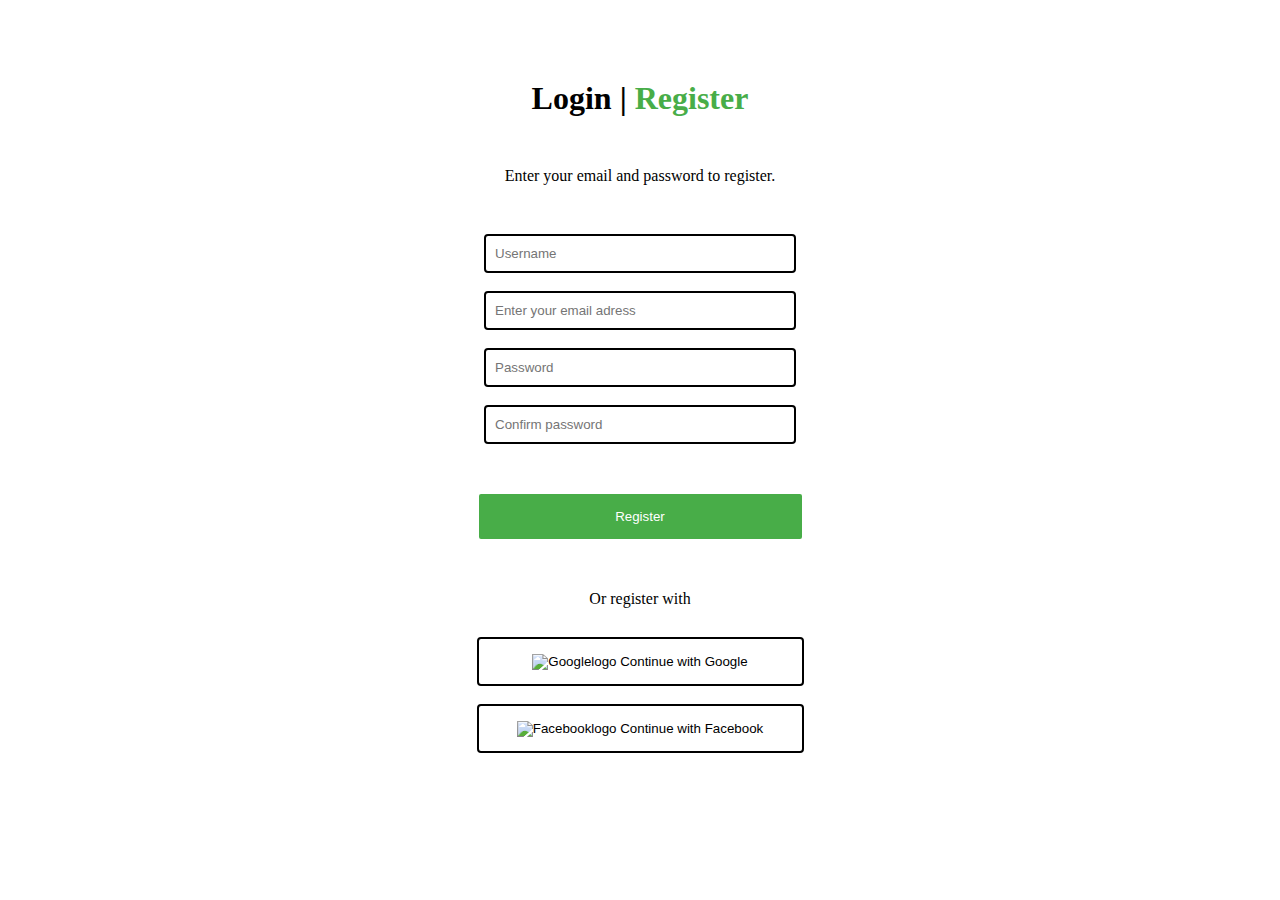
==== registation.html @ f587535f "homework6withreg" ====
<!DOCTYPE html>
<html lang="en">

<head>
    <meta charset="UTF-8">
    <meta name="viewport" content="width=device-width, initial-scale=1.0">
    <title>GreenShop</title>
    <link rel="stylesheet" href="./normalize.css">
    <link rel="stylesheet" href="./main.css">
</head>


<body>


    <h1 class="verh"> Login | <span class="reg">Register</span> </h1>


    <p class="verh2"> Enter your email and password to register. </p>

    <form>
        <input class="input1" type="text" name="username" placeholder="Username" required>
        <input class="input1" type="email" name="email" id="email" placeholder="Enter your email adress" required>
        <input class="input1" type="password" name="password" id="password" placeholder="Password" required>
        <input class="input1" type="password" name="confirmpassword" id="comfirmpassword" placeholder="Confirm password"
            required>
        <input class="submit" type="submit" value="Register">
    </form>

    <hr class="hrreg">
    <p class="orreg"> Or register with </p>
    <p><button class="buttonreg"> <img class="imgbutreg"
                src="https://upload.wikimedia.org/wikipedia/commons/thumb/c/c1/Google_%22G%22_logo.svg/1200px-Google_%22G%22_logo.svg.png"
                alt="Googlelogo"> Continue with
            Google</button></p>
    <p> <button class="buttonreg"> <img class="imgbutreg"
                src="https://gallerypng.com/wp-content/uploads/2024/05/facebook-logo-png-image.png" alt="Facebooklogo">
            Continue
            with Facebook</button></p>



</body>

</html>
---- main.css ----
* {
    margin: 0;
    padding: 0;
    box-sizing: border-box;
    outline: none;
    border: none;
    color: inherit;
}

.container {
    max-width: 1200px;
    margin: 0 auto;
    background-color: #f2f2f2;

}

nav ul,
nav button,
nav li {
    display: inline-block;
}

nav ul {
    list-style: none;
    margin-left: 229px;

}

section .container {
    margin-top: 12px;
    background: linear-gradient(97.77deg, rgba(245, 245, 245, 0.5) -23.46%, rgba(245, 245, 245, 0.5) 107.51%);

}

section .left {
    display: inline-block;
    max-width: 50%;
    padding: 68px 43px;
    vertical-align: top;
}

section .right {
    display: inline-block;
    max-width: 50%;
}

nav li {
    margin: 0 25px;
    padding-bottom: 25px;
    border-bottom: 5px solid rgba(70, 163, 88, 1);
    font-size: 19px;

}

.button1 {
    background-color: rgba(70, 163, 88, 1);
    color: white;
    border-radius: 6px;
    position: absolute;
    margin-left: 270px;
    width: 100px;
    height: 35px;
    margin-top: 14px;
}

.button2 {
    background-color: rgba(70, 163, 88, 1);
    color: white;
    border-radius: 6px;
    width: 140px;
    height: 40px;
    margin-top: 40px;
}

.logo1 {
    width: 150px;
    height: 34px;
}

h2 {
    font-size: 60px;
}

.welcome {
    line-height: 2.5;
}

.planetgreen {
    color: rgba(70, 163, 88, 1);

}

form,
.verh {
    text-align: center;

}

input {
    display: block;
    outline: auto 1px;

}

.input1 {
    margin: 0 auto;
    width: 310px;
    height: 37px;
    margin-top: 20px;
    padding-left: 10px;
    border: 1px;
}

.reg {
    color: rgb(72, 173, 72);
}

.verh {
    margin-top: 80px;
}

.verh2 {
    margin-top: 50px;
    text-align: center;
    margin-bottom: 50px;
}

.submit {
    margin: 0 auto;
    width: 325px;
    height: 47px;
    margin-top: 50px;
    background-color: rgb(72, 173, 72);
    border: 0;
    color: white;
}

.hrreg {
    width: 35px;
    margin-top: 50px;
}

.orreg {
    text-align: center;
    margin-bottom: 30px;
}

.buttonreg {
    display: block;
    margin: 0 auto;
    width: 325px;
    height: 47px;
    margin-top: 20px;
    background-color: white;
    outline: auto;

}

.imgbutreg {
    width: 15px;
    height: 15px;
}
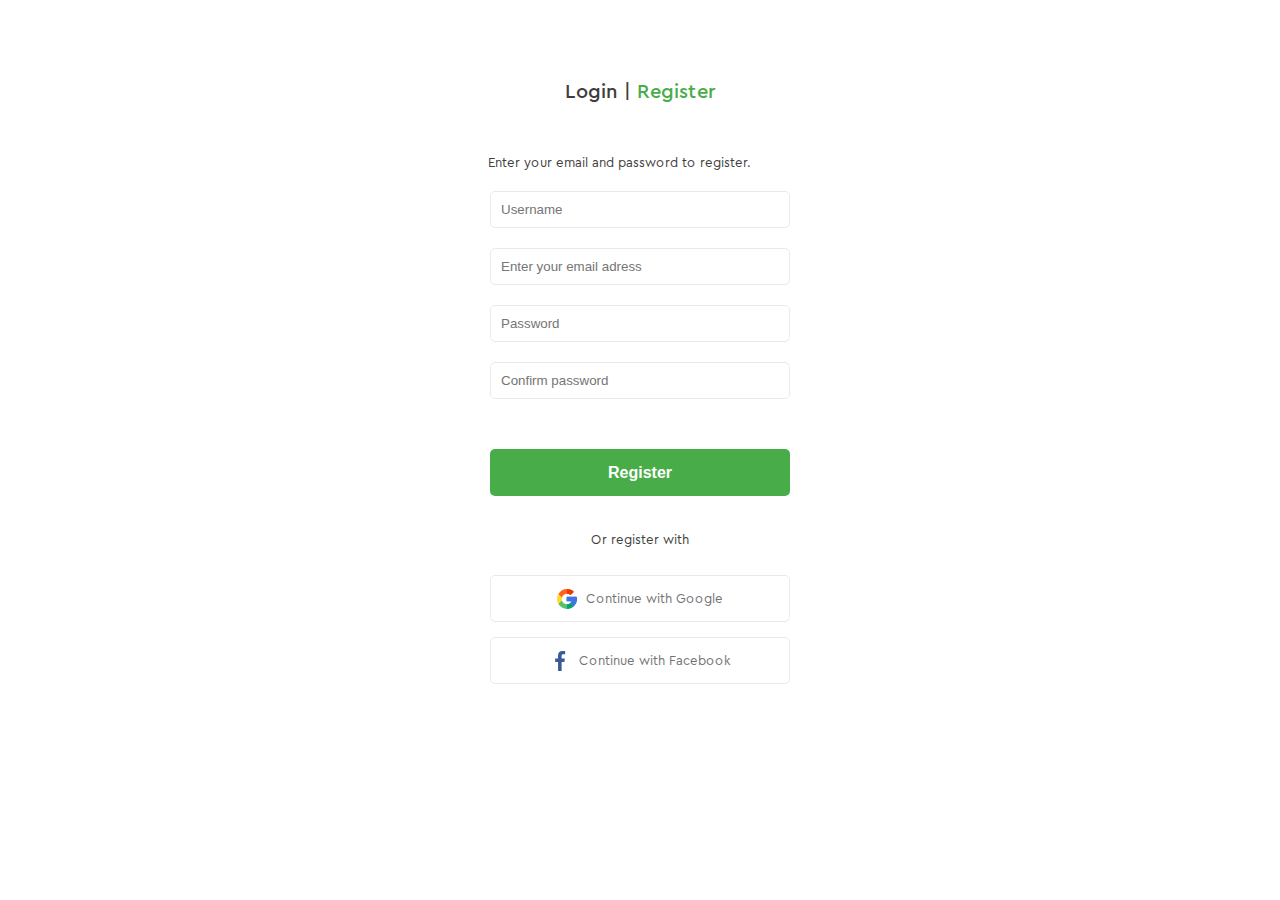
==== commit b3d30059: "full project1" ====
--- a/registation.html
+++ b/registation.html
@@ -5,8 +5,9 @@
     <meta charset="UTF-8">
     <meta name="viewport" content="width=device-width, initial-scale=1.0">
     <title>GreenShop</title>
+    <link rel="stylesheet" href="./css/font.css">
     <link rel="stylesheet" href="./normalize.css">
-    <link rel="stylesheet" href="./main.css">
+    <link rel="stylesheet" href="./css/main.css">
 </head>
 
 
@@ -27,18 +28,37 @@
         <input class="submit" type="submit" value="Register">
     </form>
 
-    <hr class="hrreg">
+    
     <p class="orreg"> Or register with </p>
-    <p><button class="buttonreg"> <img class="imgbutreg"
-                src="https://upload.wikimedia.org/wikipedia/commons/thumb/c/c1/Google_%22G%22_logo.svg/1200px-Google_%22G%22_logo.svg.png"
-                alt="Googlelogo"> Continue with
-            Google</button></p>
-    <p> <button class="buttonreg"> <img class="imgbutreg"
-                src="https://gallerypng.com/wp-content/uploads/2024/05/facebook-logo-png-image.png" alt="Facebooklogo">
-            Continue
-            with Facebook</button></p>
+    <div class="regdiv1">
+        <div class="regdiv11">
+        <div class="buttonreg1"> <svg width="20" height="20" viewBox="0 0 20 20" fill="none" xmlns="http://www.w3.org/2000/svg">
+        <path d="M16.4336 17.6055C14.6992 19.0703 12.4492 20 9.99999 20C6.35545 20 3.1562 17.9922 1.42186 15.0625L2.07116 12.0695L4.9492 11.5352C5.61717 13.6914 7.63276 15.2734 9.99999 15.2734C11.1484 15.2734 12.2148 14.9102 13.0937 14.2656L15.8594 14.6875L16.4336 17.6055Z" fill="#59C36A"/>
+        <path d="M16.4336 17.6055L15.8594 14.6875L13.0937 14.2656C12.2148 14.9102 11.1484 15.2735 10 15.2735V20C12.4493 20 14.6992 19.0703 16.4336 17.6055Z" fill="#00A66C"/>
+        <path d="M4.72656 10C4.72656 10.539 4.8086 11.0546 4.94922 11.5352L1.42188 15.0625C0.542969 13.5859 0 11.8515 0 10C0 8.1484 0.542969 6.41406 1.42188 4.9375L4.25285 5.42473L4.94922 8.46484C4.8086 8.94527 4.72656 9.4609 4.72656 10Z" fill="#FFDA2D"/>
+        <path d="M20 10C20 13.0468 18.5899 15.7773 16.4336 17.6055L13.0938 14.2656C13.7734 13.7734 14.3477 13.1171 14.7227 12.3437H10C9.67184 12.3437 9.41406 12.0859 9.41406 11.7578V8.24219C9.41406 7.91402 9.67184 7.65625 10 7.65625H19.25C19.5312 7.65625 19.7773 7.85543 19.8242 8.13668C19.9414 8.74609 20 9.37887 20 10Z" fill="#4086F4"/>
+        <path d="M14.7227 12.3437C14.3477 13.1171 13.7734 13.7734 13.0938 14.2656L16.4336 17.6055C18.5899 15.7773 20 13.0469 20 10C20 9.37887 19.9414 8.74609 19.8242 8.13668C19.7773 7.85543 19.5312 7.65625 19.25 7.65625H10V12.3437H14.7227Z" fill="#4175DF"/>
+        <path d="M16.5976 2.79293C16.6094 2.95699 16.5391 3.10937 16.4336 3.22652L13.9258 5.72262C13.7266 5.93355 13.3985 5.95699 13.1641 5.78121C12.2382 5.08984 11.1484 4.72656 9.99999 4.72656C7.63276 4.72656 5.61717 6.30855 4.9492 8.46484L1.42186 4.9375C3.1562 2.00781 6.35546 0 9.99999 0C12.332 0 14.6055 0.859375 16.3867 2.35934C16.5156 2.46484 16.5859 2.62887 16.5976 2.79293Z" fill="#FF641A"/>
+        <path d="M13.1641 5.78121C13.3984 5.95703 13.7265 5.93355 13.9257 5.72262L16.4336 3.22652C16.5391 3.10938 16.6094 2.95703 16.5976 2.79293C16.5859 2.62883 16.5156 2.46484 16.3867 2.35934C14.6055 0.859375 12.332 0 10 0V4.72656C11.1484 4.72656 12.2382 5.08984 13.1641 5.78121Z" fill="#F03800"/>
+        </svg>
+         <p class="regp1">Continue with
+            Google</p></div></div>
 
+    <div class="regdiv12"><div class="buttonreg2"> <svg width="20" height="20" viewBox="0 0 20 20" fill="none" xmlns="http://www.w3.org/2000/svg">
+        <g clip-path="url(#clip0_2_2021)">
+        <path d="M13.3309 3.32083H15.1567V0.140833C14.8417 0.0975 13.7584 0 12.4967 0C6.72006 0 8.29172 6.54167 8.06172 7.5H5.15589V11.055H8.06089V20H11.6226V11.0558H14.4101L14.8526 7.50083H11.6217C11.7784 5.1475 10.9876 3.32083 13.3309 3.32083Z" fill="#3B5999"/>
+        </g>
+        <defs>
+        <clipPath id="clip0_2_2021">
+        <rect width="20" height="20" fill="white"/>
+        </clipPath>
+        </defs>
+        </svg>
+           <p class="regp2">Continue
+            with Facebook</p></div></div>
+        </div>
 
+        
 
 </body>
 
--- a/css/font.css
+++ b/css/font.css
@@ -0,0 +1,24 @@
+@font-face {
+    font-family: "CeraPro";
+    font-weight: 400;
+    src: local("CeraPro-Regular"),
+      url("../fonts/CeraPro-Regular.woff2") format("woff2"),
+  }
+  @font-face {
+    font-family: "CeraPro";
+    font-weight: 500;
+    src: local("CeraPro-Medium"),
+      url("../fonts/CeraPro-Medium.woff2") format("woff2"),
+  }
+  @font-face {
+    font-family: "CeraPro";
+    font-weight: 700;
+    src: local("CeraPro-Bold"),
+      url("../fonts/CeraPro-Bold.woff2") format("woff2"),
+  }
+  @font-face {
+    font-family: "CeraPro";
+    font-weight: 900;
+    src: local("CeraPro-Black"),
+      url("../fonts/CeraPro-Black.woff2") format("woff2"),
+  }--- a/css/main.css
+++ b/css/main.css
@@ -0,0 +1,1297 @@
+* {
+    margin: 0;
+    padding: 0;
+    box-sizing: border-box;
+    outline: none;
+    border: none;
+    color: inherit;
+    text-decoration: none;
+}
+
+html {
+    scroll-behavior: smooth;
+}
+
+body {
+    font-family: "CeraPro";
+}
+
+
+.container1 {
+    width: 1200px;
+    margin: 0 auto;
+    height: 53px;
+    display: flex;
+    background-color: rgb(250, 250, 250);
+    justify-content: space-between;
+    border-bottom: 1px solid rgb(209, 235, 214);
+}
+
+.container1img{
+width: 150px;
+height: 35px;
+
+}
+
+.container1ul{
+    width: 351px;
+    height: 45px;
+    margin-top: 8px;
+    font-size: 16px;
+    font-weight: 400;
+    margin-right: 140px;
+    
+}
+
+.container1obvodka1 {
+    border-bottom: 2px solid white;
+    padding-bottom: 21.2px;
+    cursor: pointer;
+    font-size: 16px;
+    font-weight: 400;
+}
+.container1obvodka2 {
+    border-bottom: 3px solid white;
+    cursor: pointer;
+    font-size: 16px;
+    font-weight: 400;
+}
+.container1obvodka3 {
+    border-bottom: 3px solid white;
+    cursor: pointer;
+    position: relative;
+    font-size: 16px;
+    font-weight: 400;
+}
+.container1obvodka4 {
+    border-bottom: 3px solid white;
+    cursor: pointer;
+    font-size: 16px;
+    font-weight: 400;
+}
+
+
+
+.container1obvodka1:hover {
+    border-bottom: 3px solid rgba(70, 163, 88, 1);
+    font-weight: 700;
+.container1obvodka1 {
+opacity: 1;
+}
+}
+.container1obvodka2:hover {
+    border-bottom: 3px solid rgba(70, 163, 88, 1);
+    font-weight: 700;
+.container1obvodka2 {
+opacity: 1;
+}
+}
+.container1obvodka3:hover {
+    border-bottom: 3px solid rgba(70, 163, 88, 1);
+    font-weight: 700;
+.container1obvodka3 {
+opacity: 1;
+}
+}
+.container1obvodka4:hover {
+    border-bottom: 3px solid rgba(70, 163, 88, 1);
+    font-weight: 700;
+.container1obvodka4 {
+opacity: 1;
+}
+}
+
+.menuvipad1{
+    position: absolute;
+    display: none;
+    flex-direction: column;
+    list-style: none;
+    width: 180px;
+    height: 143px;
+    left: -46px;
+    padding-top: 40px;
+}
+
+.menuvipad2{
+    position: absolute;
+    display: none;
+    flex-direction: column;
+    list-style: none;
+    width: 180px;
+    height: 143px;
+    padding-left: 176px;
+    top: -105px;
+}
+
+.container1obvodka3:hover .menuvipad1 {
+    display: flex;
+}
+
+
+.obichmenu{
+    background: rgba(237, 246, 238, 1);
+    width: 188px;
+    min-height: 35px;
+    padding-top: 6px;
+    padding-left: 14px;
+    color: rgba(61, 61, 61, 1);
+}
+
+.obichmenu1{
+    background: rgba(237, 246, 238, 1);
+    width: 188px;
+    min-height: 35px;
+    padding-left: 14px;
+    color: rgba(61, 61, 61, 1);
+}
+
+.zelenmenu11 {
+    background: rgba(237, 246, 238, 1);
+    width: 188px;
+    min-height: 35px;
+    padding-top: 6px;
+    color: rgba(61, 61, 61, 1);
+    padding-left: 14px;
+    position: relative;
+    
+}
+
+.zelenmenu11:hover .menuvipad2 {
+    display: flex;
+}
+
+.zelenmenu11:hover {
+background: rgba(26, 113, 42, 1);
+color: white;
+
+}
+
+.cont1ul{
+    display: flex;
+    justify-content: space-between;
+    list-style: none;
+    
+}
+
+.pmenuvipad1{
+padding: 95px;
+}
+
+
+
+.container1login{
+    width: 100px;
+    height: 35px;
+    background-color: rgba(70, 163, 88, 1);
+    color: #f2f2f2;
+    border-radius: 6px;
+    font-size: 16px;
+    font-weight: 500;
+    cursor: pointer;
+    display: flex;
+    justify-content: center;
+    align-items: center;
+    
+}
+
+.container1loginp{
+    padding-left: 4px;
+}
+
+
+.container11 {
+     width: 1200px;
+    margin: 0 auto;
+    height: auto;
+    display: flex;
+    
+    margin-top: 12px;
+}
+
+.container11left{
+    width: 693px;
+    height: 450px;
+    background-color: rgba(245, 245, 245, 0.5)
+}
+
+.container11p{
+font-size: 14px;
+font-weight: 500;
+line-height: 16px;
+padding-left: 43px;
+padding-top: 68px;
+color: rgba(61, 61, 61, 1);
+
+}
+
+.container11h2{
+font-weight: 900;
+font-size: 70px;
+line-height: 70px;
+padding-left: 43px;
+padding-top: 7px;
+color: rgba(61, 61, 61, 1);
+}
+
+.container11h2span{
+    color: rgba(70, 163, 88, 1);
+}
+
+.container11p2{
+font-weight: 400;
+font-size: 14px;
+line-height: 24px;
+padding-left: 43px;
+padding-top: 5px;
+color: rgba(114, 114, 114, 1);
+}
+
+.container11shopnow{
+    width: 140px;
+    height: 40px;
+    background-color: rgba(70, 163, 88, 1);
+    color: #f2f2f2;
+    border-radius: 6px;
+    text-align: center;
+    cursor: pointer;
+    font-size: 16px;
+    font-weight: 700;
+    line-height: 20px;
+    margin-top: 44px;
+    margin-left: 41px;
+}
+
+
+.container11right {
+    width: 507px;
+    height: 450px;
+background-color: rgba(245, 245, 245, 0.5);
+}
+
+.container11img1{
+width: 507px;
+height: 450px;
+}
+
+.container11img2{
+width: 135px;
+height: 135px;
+position: absolute;
+bottom: 17px;
+left: 55px;
+}
+
+
+
+
+form,
+.verh {
+    text-align: center;
+
+}
+
+
+.input1 {
+    display: block;
+    margin: 0 auto;
+    width: 300px;
+    height: 37px;
+    margin-top: 20px;
+    padding-left: 10px;
+    border: 1px solid rgba(234, 234, 234, 1);
+    border-radius: 5px;
+
+}
+
+.reg {
+    color: rgb(72, 173, 72);
+    font-size: 20px;
+    font-weight: 500;
+}
+
+.verh {
+    margin-top: 80px;
+    color: rgba(61, 61, 61, 1);
+    font-size: 20px;
+    font-weight: 500;
+}
+
+.verh2 {
+    margin-top: 50px;
+    text-align: center;
+    margin-left: 10px;
+    margin-right: 52px;
+    color: rgba(61, 61, 61, 1);
+    font-size: 13px;
+    font-weight: 400;
+}
+
+.submit {
+    margin: 0 auto;
+    width: 300px;
+    height: 47px;
+    margin-top: 50px;
+    background-color: rgb(72, 173, 72);
+    border: 0;
+    border-radius: 5px;
+    color: white;
+    font-size: 16px;
+    font-weight: 700;
+    cursor: pointer;
+}
+
+
+.orreg {
+    text-align: center;
+    margin-bottom: 27px;
+    margin-top: 36px;
+    font-size: 13px;
+    font-weight: 400;
+    color: rgba(61, 61, 61, 1);
+}
+
+.buttonreg1 {
+    display: flex;
+    justify-content: center;
+    align-items: center;
+    width: 300px;
+    height: 47px;
+    margin-top: 0px;
+    background-color: white;
+    border: 1px solid rgba(234, 234, 234, 1);
+    border-radius: 5px;
+margin-bottom: 15px;
+cursor: pointer;
+}
+
+.buttonreg2 {
+    display: flex;
+    justify-content: center;
+    align-items: center;
+    width: 300px;
+    height: 47px;
+    margin-top: 0px;
+    background-color: white;
+    border: 1px solid rgba(234, 234, 234, 1);
+    border-radius: 5px;
+cursor: pointer;
+}
+
+
+.regdiv1{
+    display: flex;
+    height: 109px;
+    width: 300px;
+    margin: 0 auto;
+    flex-direction: column;
+}
+
+.regdiv11{
+    display: flex;
+}
+
+.regdiv12{
+    display: flex;
+    flex-direction: row;
+}
+
+.regp1{
+    font-size: 13px;
+    font-weight: 400;
+    color: rgba(114, 114, 114, 1);
+    padding-left: 9px;
+}
+
+.regp2{
+font-size: 13px;
+font-weight: 400;
+color: rgba(114, 114, 114, 1);
+padding-left: 9px;
+}
+
+
+
+.imgbutreg {
+    width: 15px;
+    height: 15px;
+}
+
+.bigcontainer2 {
+    margin: 0 auto;
+    width: 1200px;
+    height: auto;
+    display: flex;
+}
+
+.container2 {
+    margin: 0 auto;
+    display: flex;
+    flex-wrap: wrap;
+    width: 1200px;
+    height: auto;
+    align-items: start;
+    flex-direction: column;
+
+
+}
+
+.flex1 {
+    width: 310px;
+    height: 738px;
+    background-color: rgba(251, 251, 251, 1);
+    display: flex;
+    background-color: rgba(251, 251, 251, 1);
+    flex-direction: column;
+    
+
+}
+
+.flex2 {
+    width: 838px;
+    height: 23px;
+    margin: 5px;
+    display: flex;
+}
+
+.flex3 {
+    width: 840px;
+    height: 1190px;
+    margin: 5px;
+    display: flex;
+    flex-wrap: wrap;
+    align-content: space-around;
+    justify-content: space-around;
+
+
+
+}
+
+.flex4 {
+    width: 340px;
+    height: 470px;
+    position: relative;
+
+}
+
+.flex4imgrel {
+    position: absolute;
+    right: -2px;
+    bottom: -1px;
+}
+
+.container3 {
+    margin: 0 auto;
+    display: flex;
+    flex-wrap: wrap;
+    width: 1200px;
+    height: auto;
+    align-items: start;
+    flex-direction: column;
+}
+
+.flex1h4{
+    padding-left: 18px;
+    padding-top: 10px;
+    font-size: 18px;
+    font-weight: 700;
+    color: rgba(61, 61, 61, 1);
+}
+
+.flex1left1ul{
+    
+    width: 95px;
+    height: 360px;
+    margin-left: 13px;
+    cursor: pointer;
+    
+}
+
+.flex1left1ul ul {
+    list-style: none;
+}
+
+.flex1left2ul{
+    width: 28px;
+    height: 360px;
+    cursor: pointer;
+}
+
+.flex1left2ul ul{
+    list-style: none;
+    cursor: pointer;
+}
+
+.flex1up{
+    width: 256px;
+    height: 360px;
+    margin-top: 7px;
+    margin-left: 18px;
+    margin-right: 24px;
+    display: flex;
+    justify-content: space-between;
+    
+}
+
+
+
+.flex1li11{
+    padding-top: 20px;
+    font-weight: 400;
+    font-size: 15px;
+color: rgba(61, 61, 61, 1);
+}
+
+.flex1li1{
+    font-weight: 400;
+    font-size: 15px;
+color: rgba(61, 61, 61, 1);
+}
+
+.flex1li22{
+    padding-top: 20px;
+    font-weight: 400;
+    font-size: 15px;
+color: rgba(61, 61, 61, 1);
+}
+
+.flex1li2{
+    font-weight: 400;
+    font-size: 15px;
+color: rgba(61, 61, 61, 1);
+}
+
+.flex1span2{
+    color: rgba(70, 163, 88, 1);
+    font-size: 15px;
+    font-weight: 400;
+}
+
+.flex1li1:hover {
+    color: rgba(70, 163, 88, 1);
+    font-weight: 400;
+}
+
+.flex1li11:hover {
+    color: rgba(70, 163, 88, 1);
+    font-weight: 400;
+}
+
+.flex1li2:hover {
+    color: rgba(70, 163, 88, 1);
+    font-weight: 400;
+}
+
+.flex1li22:hover {
+    color: rgba(70, 163, 88, 1);
+    font-weight: 400;
+}
+
+
+
+
+.flex1mid{
+color: #faf9f9;
+}
+
+.flex1midh41{
+margin-top: 15px;
+margin-left: 18px;
+font-size: 18px;
+    font-weight: 700;
+    color: rgba(61, 61, 61, 1);
+}
+
+.flex1range{
+    -webkit-appearance: none;
+    width: 209px;
+    height: 5px;
+    border-radius: 4px;
+    margin-left: 30px;
+    margin-top: 25px;
+    background: rgba(70, 163, 88, 1);
+    outline: none;
+    border: none;
+}
+
+.flex1range::-webkit-slider-thumb {
+    -webkit-appearance: none;
+    appearance: none;
+    width: 17px;
+    height: 17px;
+    border-radius: 50%;
+    background: rgba(70, 163, 88, 1);
+    cursor: pointer;
+    border: 3px solid rgba(255, 255, 255, 0.8);
+}
+
+.flex1midp1{
+    margin-top: 21px;
+    margin-left: 30px;
+    font-size: 15px;
+    font-weight: 400;
+    color: rgba(61, 61, 61, 1);
+}
+
+.flex1midbutton1{
+    width: 90px;
+    height: 35px;
+    background: rgba(70, 163, 88, 1);
+    border-radius: 6px;
+    margin-top: 16px;
+    margin-left: 30px;
+    cursor: pointer;
+    color: rgba(255, 255, 255, 1);
+    font-size: 16px;
+    font-weight: 700;
+}
+
+.flex1midh42{
+    margin-top: 26px;
+    margin-left: 18px;
+    color: rgba(61, 61, 61, 1);
+    font-size: 18px;
+    font-weight: 700;
+    color: rgba(61, 61, 61, 1);
+}
+
+.flex1bottom{
+    height: 120px;
+    width: 256px;
+    margin-left: 30px;
+    display: flex;
+    justify-content: space-between;
+}
+
+.flex1bottomdiv1{
+width: 56px;
+height: 120px;
+}
+
+.flex1bottomdiv2{
+    width: 30px;
+    height: 120px;
+}
+
+.flex1bottomul1{
+list-style: none;
+cursor: pointer;
+
+}
+
+.flex1bottomul2{
+    list-style: none;
+    cursor: pointer;
+}
+
+.flex1bottomli1{
+    padding-top: 10px;
+    font-size: 15px;
+font-weight: 400;
+color: rgba(61, 61, 61, 1);
+}
+
+
+
+.flex1bottomli2{
+    padding-top: 20px;
+    font-size: 15px;
+font-weight: 400;
+color: rgba(61, 61, 61, 1);
+    
+}
+
+.flex1bottomli1:hover {
+    color: rgba(70, 163, 88, 1);
+    font-weight: 400;
+}
+
+.flex1bottomli2:hover {
+    color: rgba(70, 163, 88, 1);
+    font-weight: 400;
+}
+
+
+.flex2 ul {
+    list-style: none;
+    display: inline;
+}
+
+.flex2 li {
+    display: inline;
+    margin-left: 30px;
+    font-size: 15px;
+}
+
+.imgright2 {
+    width: 258px;
+    height: 350px;
+    background-color: #faf9f9;
+    border-top: 1px solid white;
+    cursor: pointer;
+
+}
+
+.grennhouseplants {
+    color: rgba(70, 163, 88, 1);
+}
+
+.flex2span1 {
+    color: rgba(61, 61, 61, 1);
+    font-size: 15px;
+    font-weight: 700;
+}
+
+.flex2li1{
+    font-weight: 700;
+    font-size: 15px;
+    color: rgba(61, 61, 61, 1);
+    cursor: pointer;
+}
+
+.flex2li1:hover {
+    border-bottom: 3px solid rgba(70, 163, 88, 1);
+    color: rgba(70, 163, 88, 1);
+    font-weight: 700;
+}
+
+.flex2span1:hover {
+    border-bottom: 3px solid rgba(70, 163, 88, 1);
+    color: rgba(70, 163, 88, 1);
+    font-weight: 700;
+}
+
+.flex1bottomli2:hover {
+    color: rgba(70, 163, 88, 1);
+    font-weight: 700;
+}
+
+
+
+.spanright {
+    padding-left: 350px;
+    font-weight: 700;
+    font-size: 15px;
+    color: rgba(61, 61, 61, 1);
+}
+
+.flex5 {
+    height: 35px;
+    width: 215px;
+    background-color: rgb(255, 255, 255);
+    align-self: flex-end;
+    margin-right: 15px;
+    display: flex;
+    justify-content: space-between;
+
+}
+
+.flex5div {
+    height: 35px;
+    width: 35px;
+    background-color: rgb(255, 255, 255);
+    text-align: center;
+    padding-top: 5px;
+    border: 1px solid rgba(229, 229, 229, 1);
+    border-radius: 7px;
+    font-size: 18px;
+    cursor: pointer;
+    color: rgba(61, 61, 61, 1);
+}
+
+.flex5div:hover{
+    background: rgba(70, 163, 88, 1);
+    color: rgba(255, 255, 255, 1);
+}
+
+
+.flex3p1 {
+    color: rgba(61, 61, 61, 1);
+    font-size: 16px;
+    font-weight: 400;
+}
+
+
+
+.imgimg {
+    width: 250px;
+    height: 250px;
+    margin-left: 4px;
+    margin-top: 5px;
+}
+
+.pgreen2 {
+    color: rgba(70, 163, 88, 1);
+font-size: 18px;
+font-weight: 700;
+}
+
+.bigcontainer3 {
+    background-color: rgb(255, 255, 255);
+    max-width: 1200px;
+    height: auto;
+    display: flex;
+    margin: 0 auto;
+    flex-wrap: nowrap;
+    flex-direction: column;
+    margin-top: 100px;
+    
+}
+
+.flex6 {
+    width: 1200px;
+    height: 302px;
+    background-color: rgb(255, 255, 255);
+    display: flex;
+    justify-content: space-between;
+}
+
+.left3 {
+   width: 586px; 
+   height: 302px;
+   background-color: rgba(251, 251, 251, 1);
+   display: flex;
+   
+}
+.right3 {
+    width: 586px; 
+    height: 302px;
+    background-color: rgba(251, 251, 251, 1);
+    display: flex;
+    
+}
+
+.flex7 {
+    width: 1200px;
+    height: auto;
+    display: flex;
+    background-color: rgb(255, 255, 255);
+    margin-top: 138px;
+    justify-content: space-between;
+    flex-direction: column;
+    
+    
+}
+
+.imgflex7 {
+    width: 268px;
+    height: 362px;
+    background-color: rgba(251, 251, 251, 1);
+    margin-top: 20px;
+}
+
+
+.relative{
+    position: relative;
+    right: 28px;
+    margin-right: 2px;
+    margin-top: 17px;
+    font-size: 14px;
+    font-weight: 400;
+    color: rgba(114, 114, 114, 1);
+}
+
+.h3left{
+    font-size: 14px;
+    font-weight: 400;
+    color: rgba(114, 114, 114, 1);
+}
+
+.divleftflex{
+    display: flex;
+
+align-items: end;
+flex-direction: column;
+
+}
+
+.h3left , .h3leftverh , .h3leftv {
+    margin-right: 30px;
+    
+}
+
+
+
+.h3leftverh {
+    margin-top: 37px;
+    
+}
+
+.h3leftverh , .h3leftv {
+color: rgba(61, 61, 61, 1);
+    font-size: 18px;
+    font-weight: 900;
+}
+
+.btn {
+    width: 140px;
+    height: 40px;
+    background-color: rgba(70, 163, 88, 1);
+    text-align: center;
+    margin-top: 40px;
+    border-radius: 6px;
+    padding-top: 9px;
+    margin-right: 30px;
+color: rgba(251, 251, 251, 1);
+font-size: 14px;
+font-weight: 400;
+cursor: pointer;
+}
+
+
+.flex7up {
+width: 1200px;
+height: auto;
+display: flex;
+flex-wrap: wrap;
+flex-direction: column;
+background-color: rgb(255, 255, 255);
+align-items: center;
+}
+
+.flex7down {
+width: 1200px;
+height: auto;
+display: flex;
+flex-wrap: wrap;
+justify-content: space-between; 
+margin-top: 25px;
+
+}
+
+.our {
+    align-items: center;
+    color: rgba(61, 61, 61, 1);
+    font-size: 30px;
+    font-weight: 700;
+}
+
+.flex7p2{
+    color: rgba(114, 114, 114, 1);
+    font-size: 14px;
+    font-weight: 400;
+    margin-top: 18px;
+}
+
+.pflex7green{
+color: rgba(70, 163, 88, 1);
+margin-left: 10px;
+font-size: 14px;
+font-weight: 500;
+}
+
+.h3flex7 {
+    margin-left: 10px;
+    color: rgba(61, 61, 61, 1);
+    font-size: 20px;
+    font-weight: 700;
+    padding-top: 7px;
+}
+
+.pflex7 {
+    margin-left: 10px;
+    margin-top: 10px;
+    color: rgba(114, 114, 114, 1);
+    font-size: 14px;
+    font-weight: 400;
+}
+.h4flex7 {
+    margin-left: 10px;
+    margin-top: 10px;
+    color: rgba(61, 61, 61, 1);
+    font-size: 14px;
+    font-weight: 500;
+}
+
+.h4flex7:hover{
+    color: rgba(70, 163, 88, 1);
+    cursor: pointer;
+}
+
+
+.obvodka {
+    background-color: rgb(255, 255, 255);
+    padding: 25px 4px;
+    position: relative;
+    
+    
+}
+
+.productbut {
+    position: absolute;
+    width: 100%;
+    bottom: 7px;
+    display: flex;
+    gap: 10px;
+    justify-content: center;
+    opacity: 0;
+}
+
+.imgright2:hover {
+    border-top: 1px solid rgba(70, 163, 88, 1);
+.productbut {
+opacity: 1;
+}
+}
+
+.badge {
+    position: absolute;
+    top: 14px;
+    left: 0;
+    background-color: rgba(70, 163, 88, 1);
+    color: #ffffff;
+}
+
+.buttonforwhite{
+    background-color: white;
+    width: 20px;
+    height: 20px;
+}
+
+.productminiimg{
+    width: 20px;
+    height: 20px;
+    padding: 0;
+    background: transparent;
+    border-radius: 4px;
+    background-color: white;
+    cursor: pointer;
+}
+
+
+.container4{
+    max-width: 1200px;
+    max-height: auto;
+    display: flex;
+    margin: 0 auto;
+    flex-direction: column;
+    border-bottom: 1px solid rgba(70, 163, 88, 0.2);
+    margin-top: 100px;
+
+}
+.flex8{
+background: rgba(251, 251, 251, 1);
+width: 1200px;
+height: 250px;
+display: flex;
+justify-content: space-around;
+align-items: center;
+}
+
+.flex9{
+background-image:linear-gradient( to right , rgba(237, 246, 239, 1),rgba(82, 195, 104, 1));
+width: 1200px;
+height: 88px;
+display: flex;
+flex-direction: row;
+justify-content: space-around;
+align-items: center;
+}
+
+.flex10{
+background: rgba(251, 251, 251, 1);
+width: 1200px;
+height: 236px;
+display: flex;
+justify-content: space-between;
+}
+
+.flex8card {
+width: 204px;
+height: 202px;
+
+}
+
+.flex8card2{
+    width: 354px;
+    height: 202px;
+    display: flex;
+    flex-wrap: wrap;
+}
+
+.flex9img {
+width: 150px;
+height: 35px;
+margin-right: 100px;
+cursor: pointer;
+}
+
+.flex9card1 {
+width: 205px;
+height: 44px;
+display: flex;
+margin-right: 50px;
+
+}
+
+.flex9card2 {
+    width: 195px;
+    height: 22px;
+    display: flex;
+    
+    }
+
+.flex9card3 {
+        width: 140px;
+        height: 22px;
+        display: flex;
+        margin-left: 120px;
+        }
+
+
+.flex9card1p{
+    font-size: 14px;
+    font-weight: 400;
+    line-height: 22px;
+    padding-left: 15px;
+    color: rgba(61, 61, 61, 1);
+    
+}
+
+.flex9card2p{
+    font-size: 14px;
+    font-weight: 400;
+    line-height: 22px;
+    padding-left: 8px;
+    color: rgba(61, 61, 61, 1);
+}
+
+.flex9card3p{
+font-size: 14px;
+font-weight: 400;
+line-height: 22px;
+padding-left: 7px;
+color: rgba(61, 61, 61, 1);
+}
+
+.flex10ul1{
+width: 100px;
+height: 174px;
+margin-left: 25px;
+margin-top: 33px;
+}
+
+.flex10ul2{
+    width: 137px;
+    height: 174px;
+    margin-top: 33px;
+}
+
+.flex10ul3{
+    width: 93px;
+    height: 174px;
+    margin-top: 33px;
+}
+
+.flex10right{
+    width: 224px;
+    height: 154px;
+    margin-top: 33px;
+    margin-right: 155px;
+}
+
+.submit2 {
+   border: 0;
+    width: 85px;
+    height: 40px;
+    border-top-right-radius: 6px;
+    border-bottom-right-radius: 6px;
+    background-color: rgba(70, 163, 88, 1);
+    color: white;
+    font-size: 18px;
+    font-weight: 700;
+    margin: 0;
+    padding-bottom: 3px;
+    cursor: pointer;
+
+}
+
+.input2 {
+width: 269px;
+height: 40px;
+border-top-left-radius: 6px;
+border-bottom-left-radius: 6px;
+margin: 0;
+    padding-left: 11px;
+    margin-right: -5px;
+}
+
+.imgpay {
+    margin-top: 11px;
+}
+
+.socialmedia{
+    margin-top: 20px;
+    cursor: pointer;
+}
+
+.h3pay{
+    margin-top: 15px;
+    color: rgba(61, 61, 61, 1)  ;
+}
+
+.ulflex10{
+    list-style: none;
+   cursor: pointer; 
+}
+
+.li10{
+font-size: 14px;
+font-weight: 400;
+line-height: 30px;
+color: rgba(61, 61, 61, 1);
+}
+
+.liup10{
+font-size: 18px;
+font-weight: 700;
+color: rgba(61, 61, 61, 1);
+}
+
+.flex8h3{
+    font-size: 17px;
+    font-weight: 700;
+    color: rgba(61, 61, 61, 1);
+}
+
+.flex8h32{
+font-size: 18px;
+font-weight: 700;
+color: rgba(61, 61, 61, 1);
+padding-top: 13px;
+}
+
+.flex8p {
+    font-size: 14px;
+    font-weight: 400;
+    color: rgba(114, 114, 114, 1);
+}
+
+.flex8p2{
+    font-size: 13px;
+    font-weight: 400;
+    line-height: 18px;
+    padding-bottom: 16px;
+    color: rgba(114, 114, 114, 1);
+}
+
+.downp{
+    margin: 0 auto;
+    text-align: center;
+    margin-top: 10px;
+    font-size: 14px;
+    font-weight: 400;
+    color: rgba(61, 61, 61, 1);
+}
+
+.divform2{
+
+display: flex;
+margin-top: 3px;
+}
+
+.socialh3{
+    font-size: 18px;
+    font-weight: 700;
+    color: rgba(61, 61, 61, 1);
+}
+
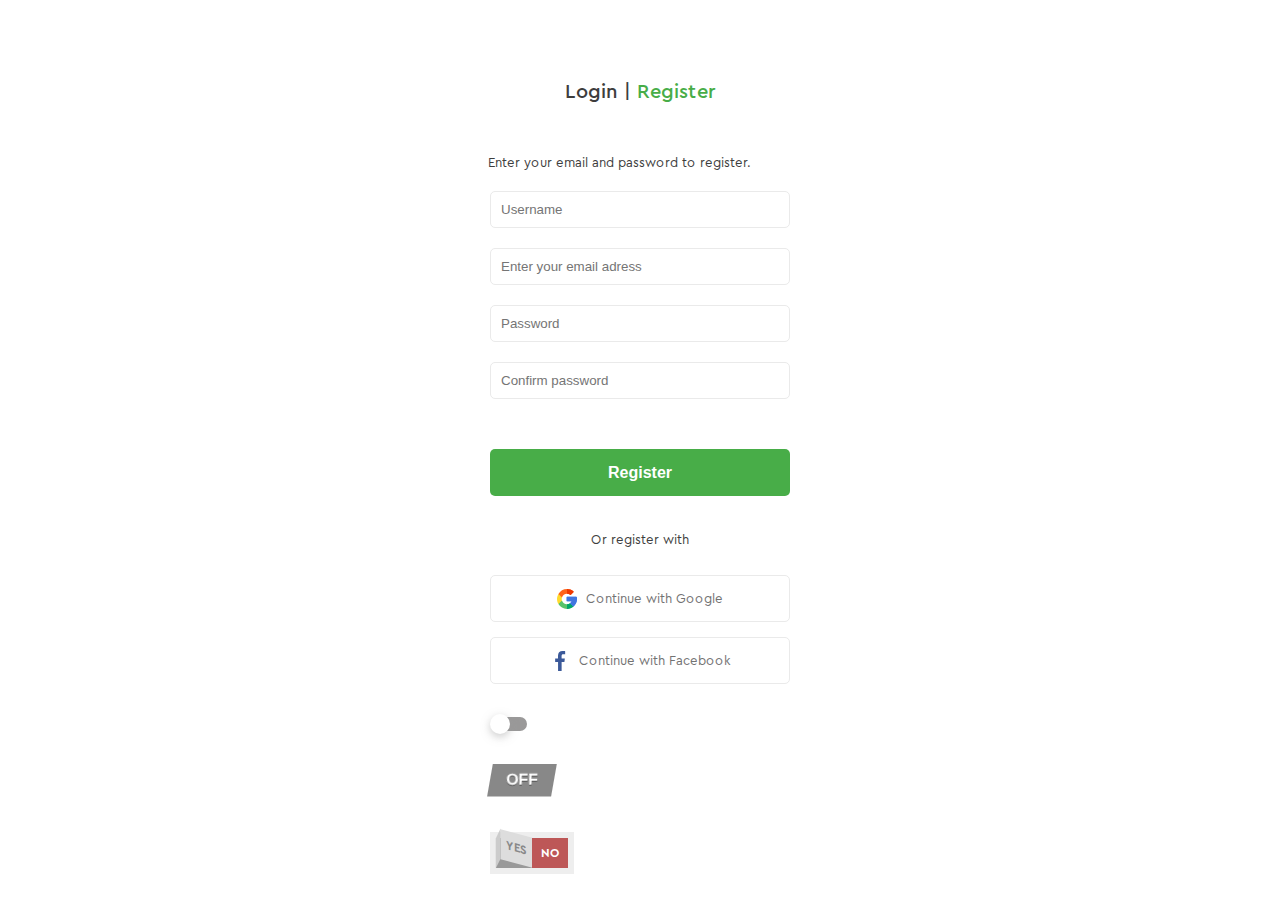
==== commit 5bf90194: "homework13.1" ====
--- a/registation.html
+++ b/registation.html
@@ -56,10 +56,30 @@
         </svg>
            <p class="regp2">Continue
             with Facebook</p></div></div>
+            <div class="checkbox-wrapper-3">
+                <input type="checkbox" id="cbx-3" />
+                <label for="cbx-3" class="toggle"><span></span></label>
+              </div>
+              <div class="checkbox-wrapper-8">
+                <input class="tgl tgl-skewed" id="cb3-8" type="checkbox"/>
+                <label class="tgl-btn" data-tg-off="OFF" data-tg-on="ON" for="cb3-8"></label>
+              </div>
+              <div class="checkbox-wrapper-55">
+                <label class="rocker rocker-small">
+                  <input type="checkbox">
+                  <span class="switch-left">Yes</span>
+                  <span class="switch-right">No</span>
+                </label>
+              </div>
         </div>
 
         
-
+          
+          
 </body>
 
-</html>+</html>
+
+
+  
+  --- a/css/main.css
+++ b/css/main.css
@@ -1295,3 +1295,365 @@
     color: rgba(61, 61, 61, 1);
 }
 
+#preloader{
+    background: #ffffff url(../img/preload.gif) no-repeat center;
+    height: 100vh;
+    width: 100%;
+    position: fixed;
+    z-index: 100;
+  }
+
+
+.preloader::after { 
+  position: absolute;
+  top: 0;
+  bottom: 4%;
+  right: 0;
+  left: 0;
+  content: " ";
+  display: block;
+  margin: auto;
+  height: 32px;
+  width: 32px;
+  box-sizing: border-box;
+  border: solid;
+  border-width: 4px;
+  border-radius: 50%;
+  border-top-color: #3dc023;
+  border-bottom-color: #86e993;
+  border-right-color: #86e993;
+  border-left-color: #86e993;
+  animation: rotating 1.1s linear infinite;
+}
+
+@keyframes rotating{
+  from {
+    transform:rotate(0deg);
+  }
+  to {
+    transform:rotate(360deg);
+  }
+}
+  
+
+  .checkbox-wrapper-3 input[type="checkbox"] {
+    visibility: hidden;
+    display: none;
+  }
+
+  .checkbox-wrapper-3 .toggle {
+    position: relative;
+    display: block;
+    width: 40px;
+    height: 20px;
+    cursor: pointer;
+    -webkit-tap-highlight-color: transparent;
+    transform: translate3d(0, 0, 0);
+  }
+  .checkbox-wrapper-3 .toggle:before {
+    content: "";
+    position: relative;
+    top: 3px;
+    left: 3px;
+    width: 34px;
+    height: 14px;
+    display: block;
+    background: #9A9999;
+    border-radius: 8px;
+    transition: background 0.2s ease;
+  }
+  .checkbox-wrapper-3 .toggle span {
+    position: absolute;
+    top: 0;
+    left: 0;
+    width: 20px;
+    height: 20px;
+    display: block;
+    background: white;
+    border-radius: 10px;
+    box-shadow: 0 3px 8px rgba(154, 153, 153, 0.5);
+    transition: all 0.2s ease;
+  }
+  .checkbox-wrapper-3 .toggle span:before {
+    content: "";
+    position: absolute;
+    display: block;
+    margin: -18px;
+    width: 56px;
+    height: 56px;
+    background: rgba(79, 46, 220, 0.5);
+    border-radius: 50%;
+    transform: scale(0);
+    opacity: 1;
+    pointer-events: none;
+  }
+
+  .checkbox-wrapper-3 #cbx-3:checked + .toggle:before {
+    background: #947ADA;
+  }
+  .checkbox-wrapper-3 #cbx-3:checked + .toggle span {
+    background: #4F2EDC;
+    transform: translateX(20px);
+    transition: all 0.2s cubic-bezier(0.8, 0.4, 0.3, 1.25), background 0.15s ease;
+    box-shadow: 0 3px 8px rgba(79, 46, 220, 0.2);
+  }
+  .checkbox-wrapper-3 #cbx-3:checked + .toggle span:before {
+    transform: scale(1);
+    opacity: 0;
+    transition: all 0.4s ease;
+  }
+
+.checkbox-wrapper-3 {
+
+    margin-top: 30px;
+}
+
+.checkbox-wrapper-8 .tgl {
+    display: none;
+  }
+  .checkbox-wrapper-8 .tgl,
+  .checkbox-wrapper-8 .tgl:after,
+  .checkbox-wrapper-8 .tgl:before,
+  .checkbox-wrapper-8 .tgl *,
+  .checkbox-wrapper-8 .tgl *:after,
+  .checkbox-wrapper-8 .tgl *:before,
+  .checkbox-wrapper-8 .tgl + .tgl-btn {
+    box-sizing: border-box;
+  }
+  .checkbox-wrapper-8 .tgl::-moz-selection,
+  .checkbox-wrapper-8 .tgl:after::-moz-selection,
+  .checkbox-wrapper-8 .tgl:before::-moz-selection,
+  .checkbox-wrapper-8 .tgl *::-moz-selection,
+  .checkbox-wrapper-8 .tgl *:after::-moz-selection,
+  .checkbox-wrapper-8 .tgl *:before::-moz-selection,
+  .checkbox-wrapper-8 .tgl + .tgl-btn::-moz-selection,
+  .checkbox-wrapper-8 .tgl::selection,
+  .checkbox-wrapper-8 .tgl:after::selection,
+  .checkbox-wrapper-8 .tgl:before::selection,
+  .checkbox-wrapper-8 .tgl *::selection,
+  .checkbox-wrapper-8 .tgl *:after::selection,
+  .checkbox-wrapper-8 .tgl *:before::selection,
+  .checkbox-wrapper-8 .tgl + .tgl-btn::selection {
+    background: none;
+  }
+  .checkbox-wrapper-8 .tgl + .tgl-btn {
+    outline: 0;
+    display: block;
+    width: 4em;
+    height: 2em;
+    position: relative;
+    cursor: pointer;
+    -webkit-user-select: none;
+       -moz-user-select: none;
+        -ms-user-select: none;
+            user-select: none;
+  }
+  .checkbox-wrapper-8 .tgl + .tgl-btn:after,
+  .checkbox-wrapper-8 .tgl + .tgl-btn:before {
+    position: relative;
+    display: block;
+    content: "";
+    width: 50%;
+    height: 100%;
+  }
+  .checkbox-wrapper-8 .tgl + .tgl-btn:after {
+    left: 0;
+  }
+  .checkbox-wrapper-8 .tgl + .tgl-btn:before {
+    display: none;
+  }
+  .checkbox-wrapper-8 .tgl:checked + .tgl-btn:after {
+    left: 50%;
+  }
+
+  .checkbox-wrapper-8 .tgl-skewed + .tgl-btn {
+    overflow: hidden;
+    transform: skew(-10deg);
+    -webkit-backface-visibility: hidden;
+            backface-visibility: hidden;
+    transition: all 0.2s ease;
+    font-family: sans-serif;
+    background: #888;
+  }
+  .checkbox-wrapper-8 .tgl-skewed + .tgl-btn:after,
+  .checkbox-wrapper-8 .tgl-skewed + .tgl-btn:before {
+    transform: skew(10deg);
+    display: inline-block;
+    transition: all 0.2s ease;
+    width: 100%;
+    text-align: center;
+    position: absolute;
+    line-height: 2em;
+    font-weight: bold;
+    color: #fff;
+    text-shadow: 0 1px 0 rgba(0, 0, 0, 0.4);
+  }
+  .checkbox-wrapper-8 .tgl-skewed + .tgl-btn:after {
+    left: 100%;
+    content: attr(data-tg-on);
+  }
+  .checkbox-wrapper-8 .tgl-skewed + .tgl-btn:before {
+    left: 0;
+    content: attr(data-tg-off);
+  }
+  .checkbox-wrapper-8 .tgl-skewed + .tgl-btn:active {
+    background: #888;
+  }
+  .checkbox-wrapper-8 .tgl-skewed + .tgl-btn:active:before {
+    left: -10%;
+  }
+  .checkbox-wrapper-8 .tgl-skewed:checked + .tgl-btn {
+    background: #86d993;
+  }
+  .checkbox-wrapper-8 .tgl-skewed:checked + .tgl-btn:before {
+    left: -100%;
+  }
+  .checkbox-wrapper-8 .tgl-skewed:checked + .tgl-btn:after {
+    left: 0;
+  }
+  .checkbox-wrapper-8 .tgl-skewed:checked + .tgl-btn:active:after {
+    left: 10%;
+  }
+.checkbox-wrapper-8{
+    margin-top: 30px;
+}
+
+.checkbox-wrapper-55 input[type="checkbox"] {
+    visibility: hidden;
+    display: none;
+  }
+
+  .checkbox-wrapper-55 *,
+  .checkbox-wrapper-55 ::after,
+  .checkbox-wrapper-55 ::before {
+    box-sizing: border-box;
+  }
+
+  .checkbox-wrapper-55 .rocker {
+    display: inline-block;
+    position: relative;
+    font-size: 2em;
+    font-weight: bold;
+    text-align: center;
+    text-transform: uppercase;
+    color: #888;
+    width: 7em;
+    height: 4em;
+    overflow: hidden;
+    border-bottom: 0.5em solid #eee;
+  }
+
+  .checkbox-wrapper-55 .rocker-small {
+    font-size: 0.75em;
+  }
+
+  .checkbox-wrapper-55 .rocker::before {
+    content: "";
+    position: absolute;
+    top: 0.5em;
+    left: 0;
+    right: 0;
+    bottom: 0;
+    background-color: #999;
+    border: 0.5em solid #eee;
+    border-bottom: 0;
+  }
+
+  .checkbox-wrapper-55 .switch-left,
+  .checkbox-wrapper-55 .switch-right {
+    cursor: pointer;
+    position: absolute;
+    display: flex;
+    align-items: center;
+    justify-content: center;
+    height: 2.5em;
+    width: 3em;
+    transition: 0.2s;
+    user-select: none;
+  }
+
+  .checkbox-wrapper-55 .switch-left {
+    height: 2.4em;
+    width: 2.75em;
+    left: 0.85em;
+    bottom: 0.4em;
+    background-color: #ddd;
+    transform: rotate(15deg) skewX(15deg);
+  }
+
+  .checkbox-wrapper-55 .switch-right {
+    right: 0.5em;
+    bottom: 0;
+    background-color: #bd5757;
+    color: #fff;
+  }
+
+  .checkbox-wrapper-55 .switch-left::before,
+  .checkbox-wrapper-55 .switch-right::before {
+    content: "";
+    position: absolute;
+    width: 0.4em;
+    height: 2.45em;
+    bottom: -0.45em;
+    background-color: #ccc;
+    transform: skewY(-65deg);
+  }
+
+  .checkbox-wrapper-55 .switch-left::before {
+    left: -0.4em;
+  }
+
+  .checkbox-wrapper-55 .switch-right::before {
+    right: -0.375em;
+    background-color: transparent;
+    transform: skewY(65deg);
+  }
+
+  .checkbox-wrapper-55 input:checked + .switch-left {
+    background-color: #0084d0;
+    color: #fff;
+    bottom: 0px;
+    left: 0.5em;
+    height: 2.5em;
+    width: 3em;
+    transform: rotate(0deg) skewX(0deg);
+  }
+
+  .checkbox-wrapper-55 input:checked + .switch-left::before {
+    background-color: transparent;
+    width: 3.0833em;
+  }
+
+  .checkbox-wrapper-55 input:checked + .switch-left + .switch-right {
+    background-color: #ddd;
+    color: #888;
+    bottom: 0.4em;
+    right: 0.8em;
+    height: 2.4em;
+    width: 2.75em;
+    transform: rotate(-15deg) skewX(-15deg);
+  }
+
+  .checkbox-wrapper-55 input:checked + .switch-left + .switch-right::before {
+    background-color: #ccc;
+  }
+
+  
+  .checkbox-wrapper-55 input:focus + .switch-left {
+    color: #333;
+  }
+
+  .checkbox-wrapper-55 input:checked:focus + .switch-left {
+    color: #fff;
+  }
+
+  .checkbox-wrapper-55 input:focus + .switch-left + .switch-right {
+    color: #fff;
+  }
+
+  .checkbox-wrapper-55 input:checked:focus + .switch-left + .switch-right {
+    color: #333;
+  }
+  .checkbox-wrapper-55{
+    margin-top: 30px;
+  }